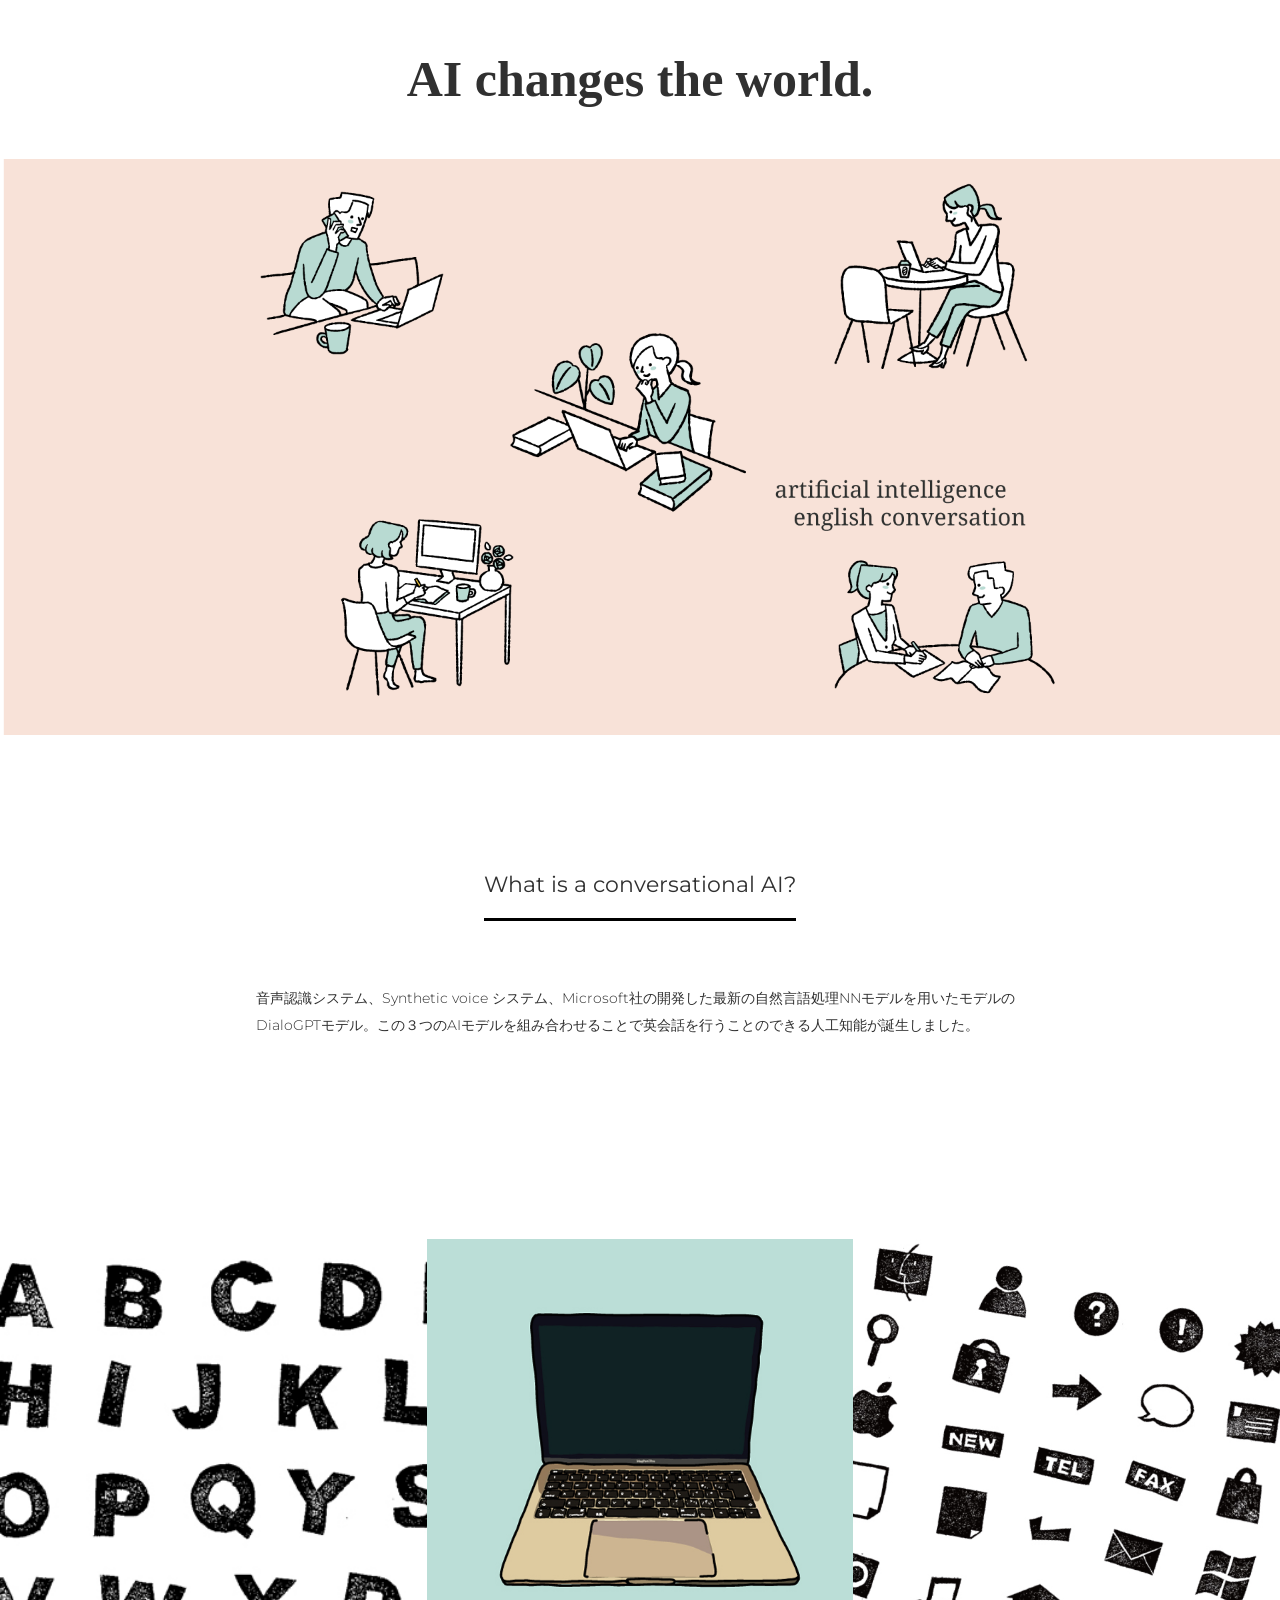
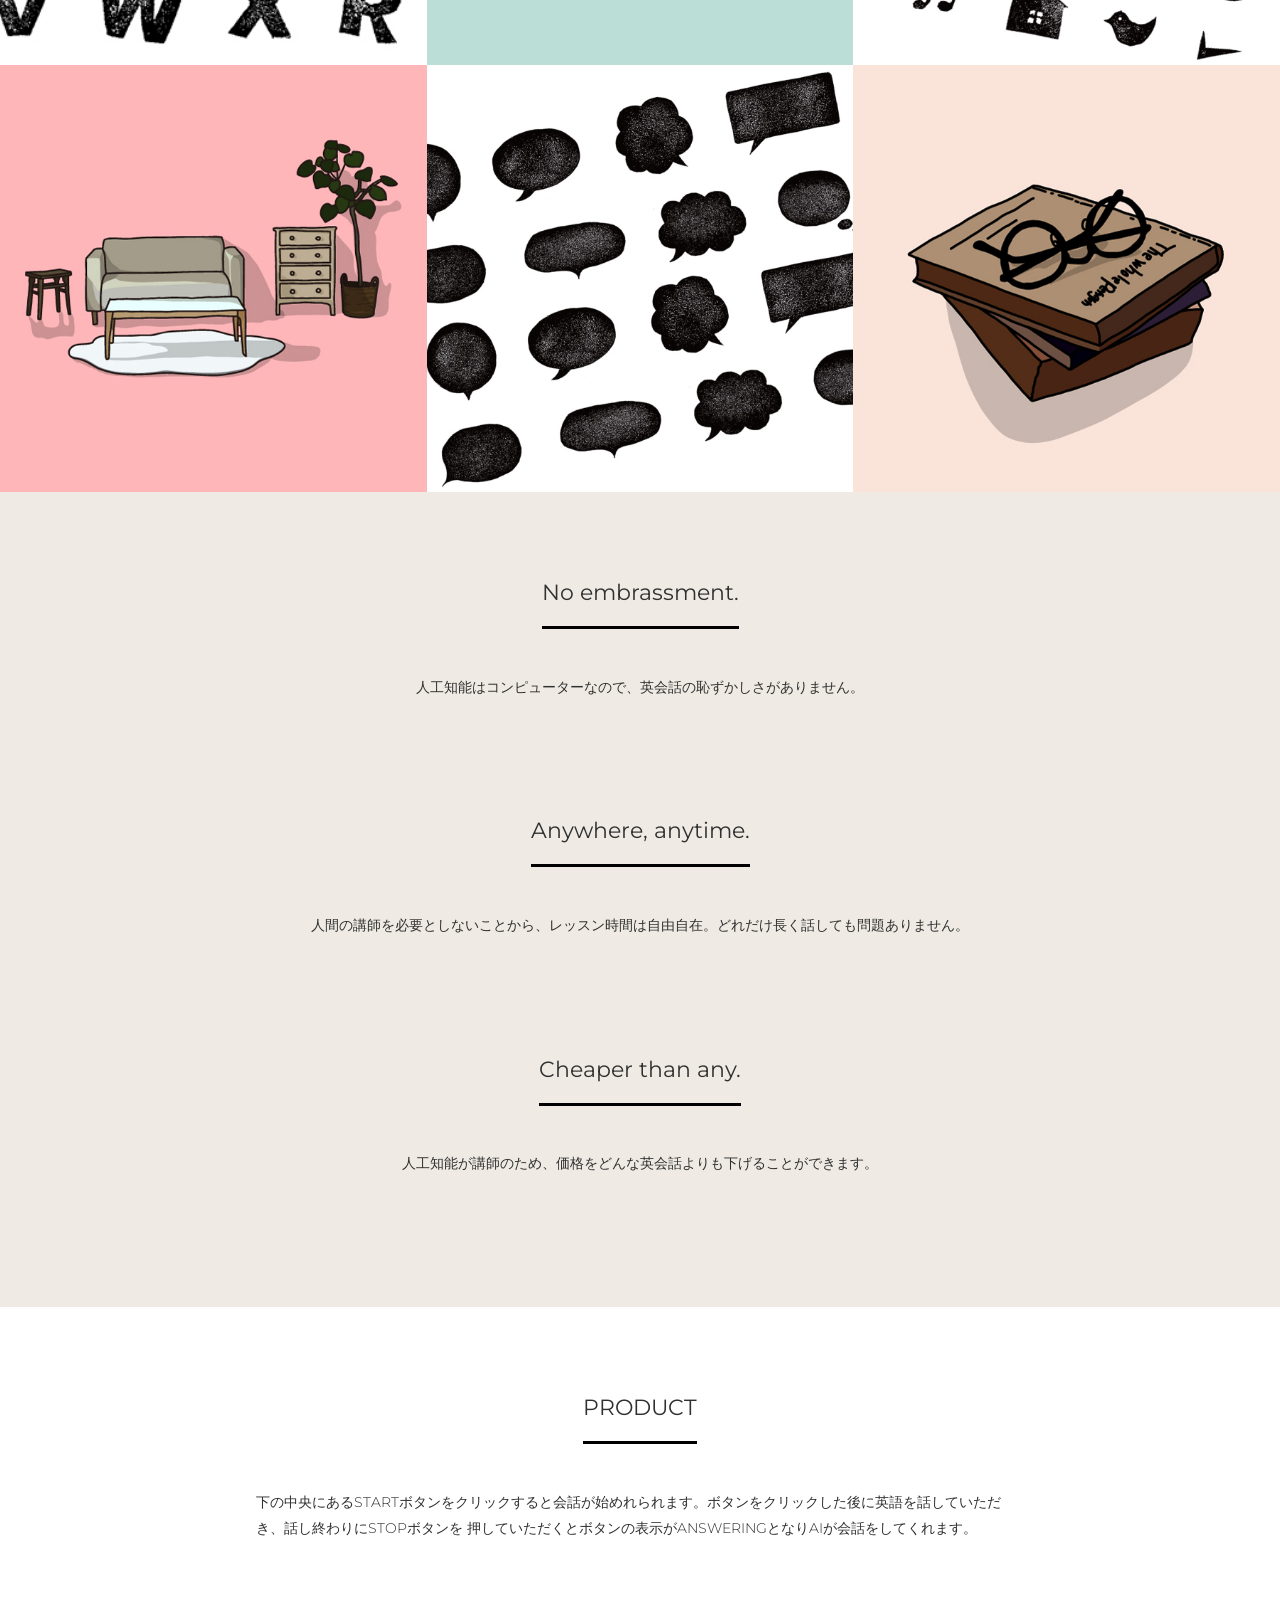
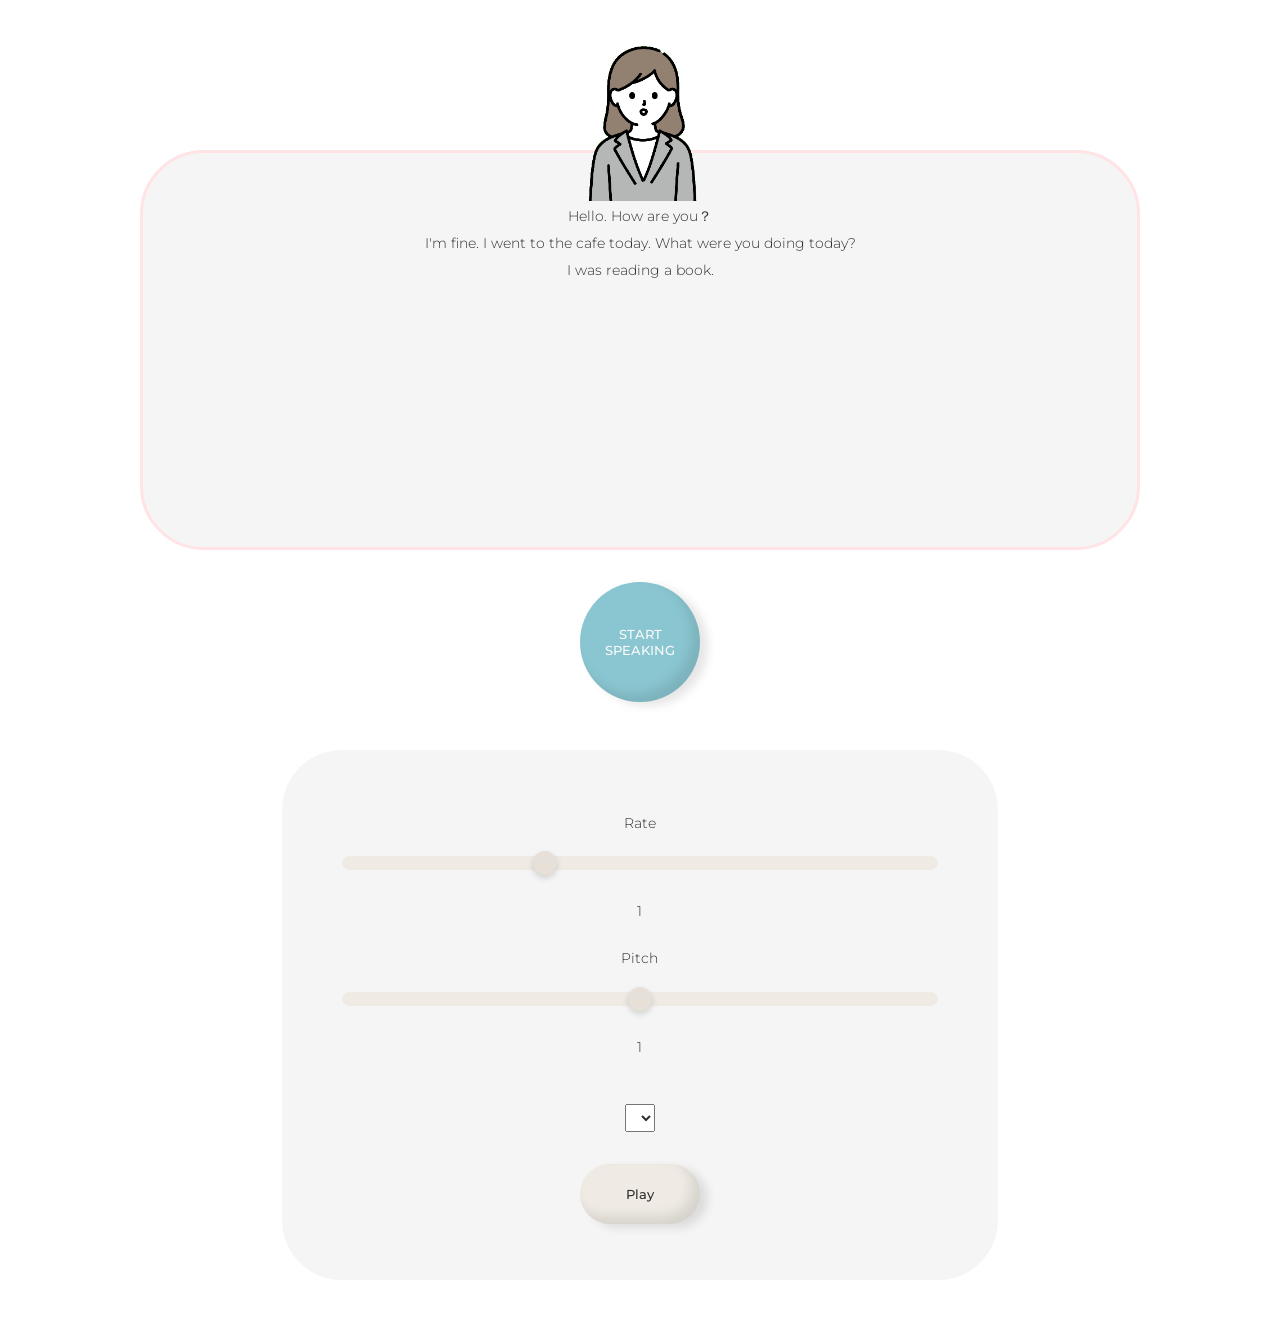
==== apps/index.html @ 21db78c9 "first" ====
<!DOCTYPE html>
<html lang="ja">
<head>
<script src="https://code.jquery.com/jquery-3.5.1.min.js"></script>
<script>
$(function () {
                $(".example4").click(function () {
                    $(this).toggleClass("click");
                });
            });

</script>
    <meta charset="UTF-8">
    <meta http-equiv="X-UA-Compatible" content="IE=edge, chrome=1">
    <meta name="viewport" content="width=device-width, initial-scale=1.0">
    <title>人工知能英会話</title>
    <link rel="stylesheet" href="style.css">
    <link rel="preconnect" href="https://fonts.googleapis.com">
    <link rel="preconnect" href="https://fonts.gstatic.com" crossorigin>
    <link href="https://fonts.googleapis.com/css2?family=Montserrat:wght@400;500&display=swap" rel="stylesheet">
</head>
<body>
    
    <!--説明部分-->
        <div id="wrapper">
        <div id="content">
            <h1> AI changes the world.</h1>
            <p id="mainImg"><img src="images/mainImg.png" alt=""></p>
            <!-- MESSAGE -->
            <section id="sec01">
                <header>
                    <h2><span>What is a conversational AI?</span></h2>
                </header>
                <div class="innerS">
                    音声認識システム、Synthetic voice
                    システム、Microsoft社の開発した最新の自然言語処理NNモデルを用いたモデルのDialoGPTモデル。この３つのAIモデルを組み合わせることで英会話を行うことのできる人工知能が誕生しました。
                </div>
            </section>
            <!-- // MESSAGE -->
            <!-- GALLERY -->
            <section id="sec02">
                <header>
                    <h2><span>GALLERY</span></h2>
                </header>
                <ul id="gallery">
                    <li><img src="images/photo01.jpg" width="360" height="350" alt=""></li>
                    <li><img src="images/photo02.jpg" width="360" height="350" alt=""></li>
                    <li><img src="images/photo03.jpg" width="360" height="350" alt=""></li>
                    <li><img src="images/photo04.jpg" width="360" height="350" alt=""></li>
                    <li><img src="images/photo05.jpg" width="360" height="350" alt=""></li>
                    <li><img src="images/photo06.jpg" width="360" height="350" alt=""></li>
                </ul>
                <div class="sec02-content">
                    <h2><span>No embrassment.</span></h2>
                    <div class="inner">
                        人工知能はコンピューターなので、英会話の恥ずかしさがありません。
                    </div>

                    <h2><span>Anywhere, anytime.</span></h2>
                    <div class="inner">
                        人間の講師を必要としないことから、レッスン時間は自由自在。どれだけ長く話しても問題ありません。
                    </div>
                    
                    <h2><span>Cheaper than any.</span></h2>
                    <div class="inner">
                        人工知能が講師のため、価格をどんな英会話よりも下げることができます。
                    </div>
                </div>
            </section>
            
            
        </div>
    </div>

    <!--英会話AI部分-->
    <section id="sec03">
    <header>
        <h2><span>PRODUCT</span></h2>
    </header>
    <div class="innerS">
        下の中央にあるSTARTボタンをクリックすると会話が始めれられます。ボタンをクリックした後に英語を話していただき、話し終わりにSTOPボタンを
        押していただくとボタンの表示がANSWERINGとなりAIが会話をしてくれます。
    </div>
    <div class="all">
        <div>
            <img src="images/person.gif" id="person">
        </div>
        <div class="test">
            <div class="all-content" id="english-chat">
                <!--pタグクラス指定したものの左右分けをする-->
                <p class="chat1">
                    Hello.
                </p>
                <p class="chat2">Hello. How are you？</p>
                <p>
                    I'm fine. I went to the cafe today. What were you doing today?
                </p>
                <p class="chat3">I was reading a book.</p>
            </div>
        </div>
        
        <p>
            <button type="button" value="START &#13;&#10;SPEAKING" class="example4" onclick="speak();" id="button">
                START<br>SPEAKING
            </button>
        </p>
    </div>
    <form>
        <div>
          <label for="rate">Rate</label><input type="range" min="0.5" max="2" value="1" step="0.1" id="rate">
          <div class="rate-value">1</div>
          <div class="clearfix"></div>
        </div>
        <div>
          <label for="pitch">Pitch</label><input type="range" min="0" max="2" value="1" step="0.1" id="pitch">
          <div class="pitch-value">1</div>
          <div class="clearfix"></div>
        </div>
        <select>
        </select>
        <div class="controls">
          <button id="play" type="submit">Play</button>
        </div>
        </form>

</section>
<script src="index.js"> </script>
</body>
</html>
---- apps/style.css ----
* {
        padding: 0;
        margin: 0;
        box-sizing: border-box;
        font-family: 'Montserrat', sans-serif;
        color: #303030;
}

/*説明部分*/
@import url(http://fonts.googleapis.com/earlyaccess/notosansjp.css);

/* reset */
body,div,dl,dt,dd,ul,ol,li,h1,h2,h3,h4,h5,h6,pre,form,fieldset,input,textarea,p,blockquote,th,td{margin:0;padding:0;}
address,caption,cite,code,dfn,em,strong,th,var{font-style:normal;}
ul{list-style:none;}
table{border-collapse:collapse;border-spacing:0;}
caption,th{text-align:left;}
q:before,q:after{content:'';}
object,embed{vertical-align:top;}
legend{display:none;}
h1,h2,h3,h4,h5,h6{font-size:100%;}
img,abbr,acronym,fieldset{border:0;}

body{
	font: 14px/1.9 'Noto Sans JP', Arial, Verdana, 游ゴシック, YuGothic,'ヒラギノ角ゴ ProN W3', 'Hiragino Kaku Gothic ProN', メイリオ, Meiryo,sans-serif;
	font-weight: 300;
	-webkit-text-size-adjust:100%;
	overflow-x: hidden;
	color: #000;
	background: #fff;
}

a{
	color: #0066ff;
	text-decoration: none;
}

a:hover, .active{
  text-decoration: underline;
}

a:active, a:focus,input:active, input:focus{outline:0;}


/* ヘッダー
------------------------------------------------------------*/
#mainnav a{
	color: #000;
	font-family: 'Modern Antiqua', 'Noto Sans JP',serif;
}


/* フッター
------------------------------------------------------------*/
#footer{
	clear: both;
	padding: 40px 10px 40px 0;
	text-align: center;
	font-size: 12px;
}

/*top*/
#mainImg img{
	width: 100%;
}


/* 共通
------------------------------------------------------------*/
h1{
	width: 60%;
	margin: 32px auto;
	font-size: 50px;
	font-weight:bold;
	text-align: center;
}

h1, h2{
	font-family: 'Times New Roman', 'odern Antiqua', 'Noto Sans JP',serif;
}

img{
	max-width: 100%;
	height: auto;
}

section{
  clear: both;
}

section h2{
	width: 60%;
	margin: 40px auto;
	margin-bottom:80px;
	font-size: 22px;
	font-weight:normal;
	text-align: center;
}

section h2 span {
	padding-bottom: 20px;
	border-bottom: 3px solid #000;
}

.inner{
	width: 80%;
	margin: 0 auto;
	padding-bottom: 50px;
}

#sec01{
	margin: 120px 0;
}

#sec03 .inner, #sec04 .inner{
	border-bottom: 1px solid #a0a0a0;
}

.innerS{
	width: 60%;
	margin: 0 auto;
	padding-bottom: 80px;
}


/* SEC02 Gallery
------------------------------------------------------------*/
#sec02 h2{
	width: 60%;
	margin: 60px auto;
	font-size: 22px;
	font-weight:normal;
}

#sec02 h2 span {	
	border-bottom: 3px solid #000;
}

#sec02 .inner{
	text-align: center;
}

#sec02{
	padding: 0 !important;
	background: #efebe4;
}

#sec02 header{
	display: none;
}

#gallery{
	overflow: hidden;
}

#gallery li{
	float: left;
	width: calc(100%/3);
	line-height: 0;
}
#gallery li.full{
	width: 100%;
}


#gallery img{
	display: block;
	width: 100%;
	height: auto;
}

.sec02-content{
	margin: 80px auto;
	padding-bottom: 80px;
}


/* SEC03 BRAND
------------------------------------------------------------*/
.col4 .img{
	margin: 0 auto;
}

#sec03{
	text-align: center;
}

#sec03 h2{
	width: 60%;
	margin: 60px auto;
	text-align: center;
	font-size: 22px;
	font-weight:normal;
}

#sec03 h2 span {	
	border-bottom: 3px solid #000;
}

#sec03 .innerS{
	text-align: left;
}

/*英会話AIの部分*/

.all{
    text-align: center;
}

div img{
    position: relative;
    top: 0px;
    width: 14%;
}

.test{
    width: 1000px;
    height: 400px;
    background: #f5f5f5;
    margin: -60px auto;
    margin-bottom: 32px;
    padding: 24px 12px;
    border-radius: 64px;
    border: 3px solid #ffe3e5;
}

#english-chat{
   display: flex;
   flex-flow: column;
   justify-content: space-between;
}

.AI{
    float: left;
    background-color: #bbded6;
    padding: 12px 20px;
	margin: 20px 0 0 56px;
	text-align: left;
    border-radius: 20px 20px 20px 0;
	margin-right: auto;
}

.human{
    float: right;
    background-color: #fae3d9;
    padding: 12px 20px;
	margin: 40px 56px 0 40px;
	text-align: right;
    border-radius: 20px 20px 0 20px;
	margin-left: auto;
}

/*
#english-chat p{
    width: fit-content;
    background-color: #bbded6;
    margin: 20px 0 0 56px;
    padding: 12px 20px;
    text-align: left;
    border-radius: 20px 20px 20px 0;
}

#english-chat p:nth-child(odd){
    width: fit-content;
    flex-direction: row-reverse;
    background-color: #fae3d9;
    margin: 40px 56px 0 40px;
    padding: 12px 20px;
    text-align: right;
    border-radius: 20px 20px 0 20px;
    margin-left: auto;
}

*/

.example4{
    font-weight: 500;
    margin-bottom: 24px;
    width: 120px;
    height: 120px;
    background: #8ac6d1;
    color: #fbfbfb;
    padding: 10px;
    box-sizing: border-box;
    text-align: center;
    text-decoration: none;
    border-radius: 60px;
    cursor: pointer;
    border: none;
    box-shadow: 8px 4px 10px rgb(0, 0, 0,0.1),
    -8px -8px 12px rgba(0,0,0,0.1) inset;
}

.example4.click{
    background: #ffb6b9;
    color: #fbfbfb;
    box-shadow: 8px 4px 10px rgb(0, 0, 0,0.1),
    8px 8px 12px rgba(0,0,0,0.1) inset;
}

form{
	width: 56%;
	background: #f5f5f5;
	margin: 60px auto;
	margin-top: 24px;
	padding: 60px;
	padding-bottom: 56px;
	text-align: center;
	border-radius: 60px;
}

form div input[type="range"]{
	-webkit-appearance: none; /* 🚩これ無しだとスタイルがほぼ全く反映されないので注意 */
  appearance: none;
  cursor: pointer; /* カーソルを分かりやすく */
  outline: none; /* スライダーのアウトラインは見た目がキツイので消す */
  height: 14px; /* バーの高さ */
  width: 100%; /* バーの幅 */
  background: #efebe4; /* バーの背景色 */
  border-radius: 10px; /* バーの両端の丸み */
  border: solid 0px #efebe4; /* バー周囲の線 */
	margin: 20px auto;
}

/* WebKit向けのつまみ */
form div input[type="range"]::-webkit-slider-thumb {
  -webkit-appearance: none; /*  🚩デフォルトのつまみのスタイルを解除 */
  background: #e6e0d8; /* 背景色 */
  width: 24px; /* 幅 */
  height: 24px; /* 高さ */
  border-radius: 50%; /* 円形に */
  box-shadow: 0px 3px 6px 0px rgba(0, 0, 0, 0.15); /* 影 */
}

/* Moz向けのつまみ */
form div input[type="range"]::-moz-range-thumb {
  background: #e6e0d8; /* 背景色 */
  width: 24px; /* 幅 */
  height: 24px; /* 高さ */
  border-radius: 50%; /* 円形に */
  box-shadow: 0px 3px 6px 0px rgba(0, 0, 0, 0.15); /* 影 */
  border: none; /* デフォルトの線を消す */
}

/* Firefoxで点線が周りに表示されてしまう問題の解消 */
form div input[type="range"]::-moz-focus-outer {
  border: 0;
}

/* つまみをドラッグしているときのスタイル */
form div input[type="range"]:active::-webkit-slider-thumb {
  box-shadow: 0px 5px 10px -2px rgba(0, 0, 0, 0.3);
}

.rate-value{
	margin: 8px auto;
	margin-bottom: 20px;
}

.pitch-value{
	margin: 8px auto;
	margin-bottom: 20px;
}

select{
	margin-top: 24px;
	padding: 4px;
}

.controls{
	margin: 32px auto;
	margin-bottom: 0;
	
}

#play{
	font-weight: 500;
    width: 120px;
    height: 60px;
    background: #efebe4;
    color: #303030;
    padding: 8px;
    box-sizing: border-box;
    text-align: center;
    text-decoration: none;
    border-radius: 60px;
    cursor: pointer;
    border: none;
    box-shadow: 8px 4px 10px rgb(0, 0, 0,0.1),
    -8px -8px 12px rgba(0,0,0,0.1) inset;
}

#play:hover{
	background: #e6e0d8;
}
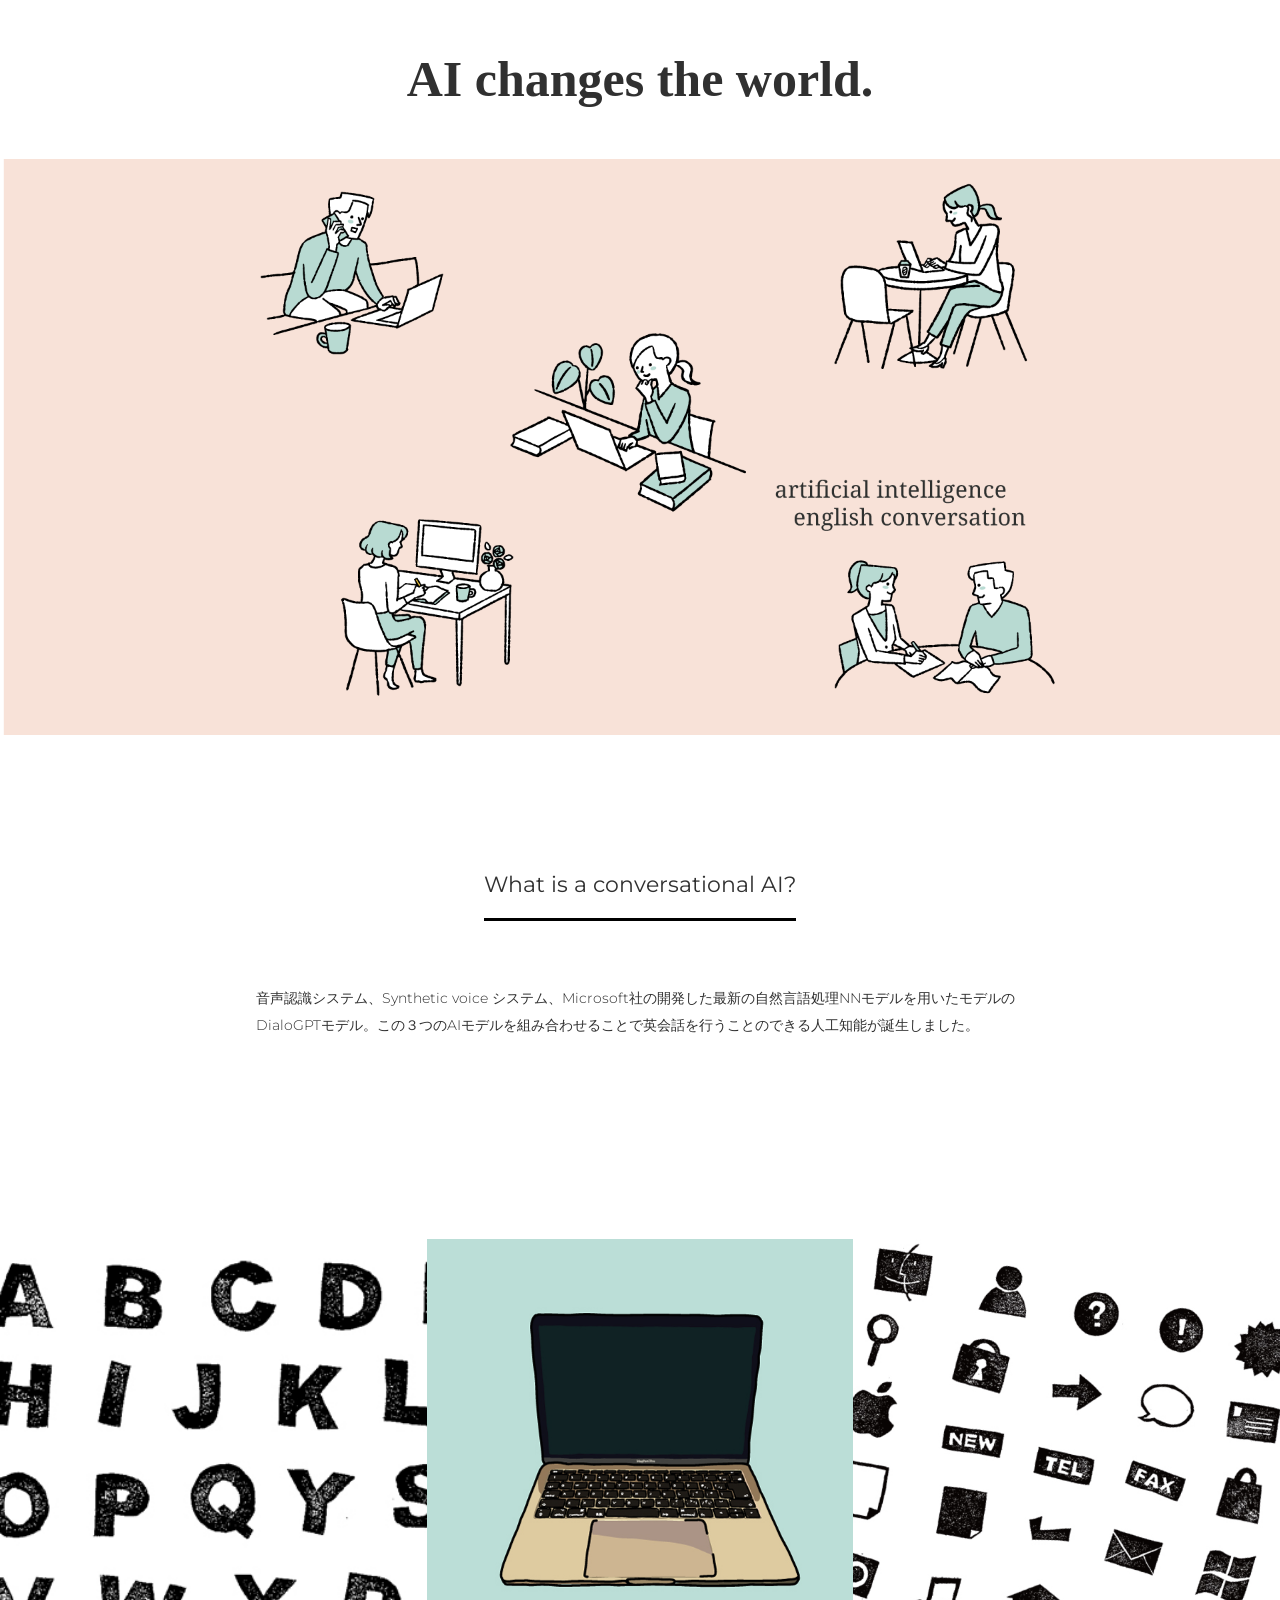
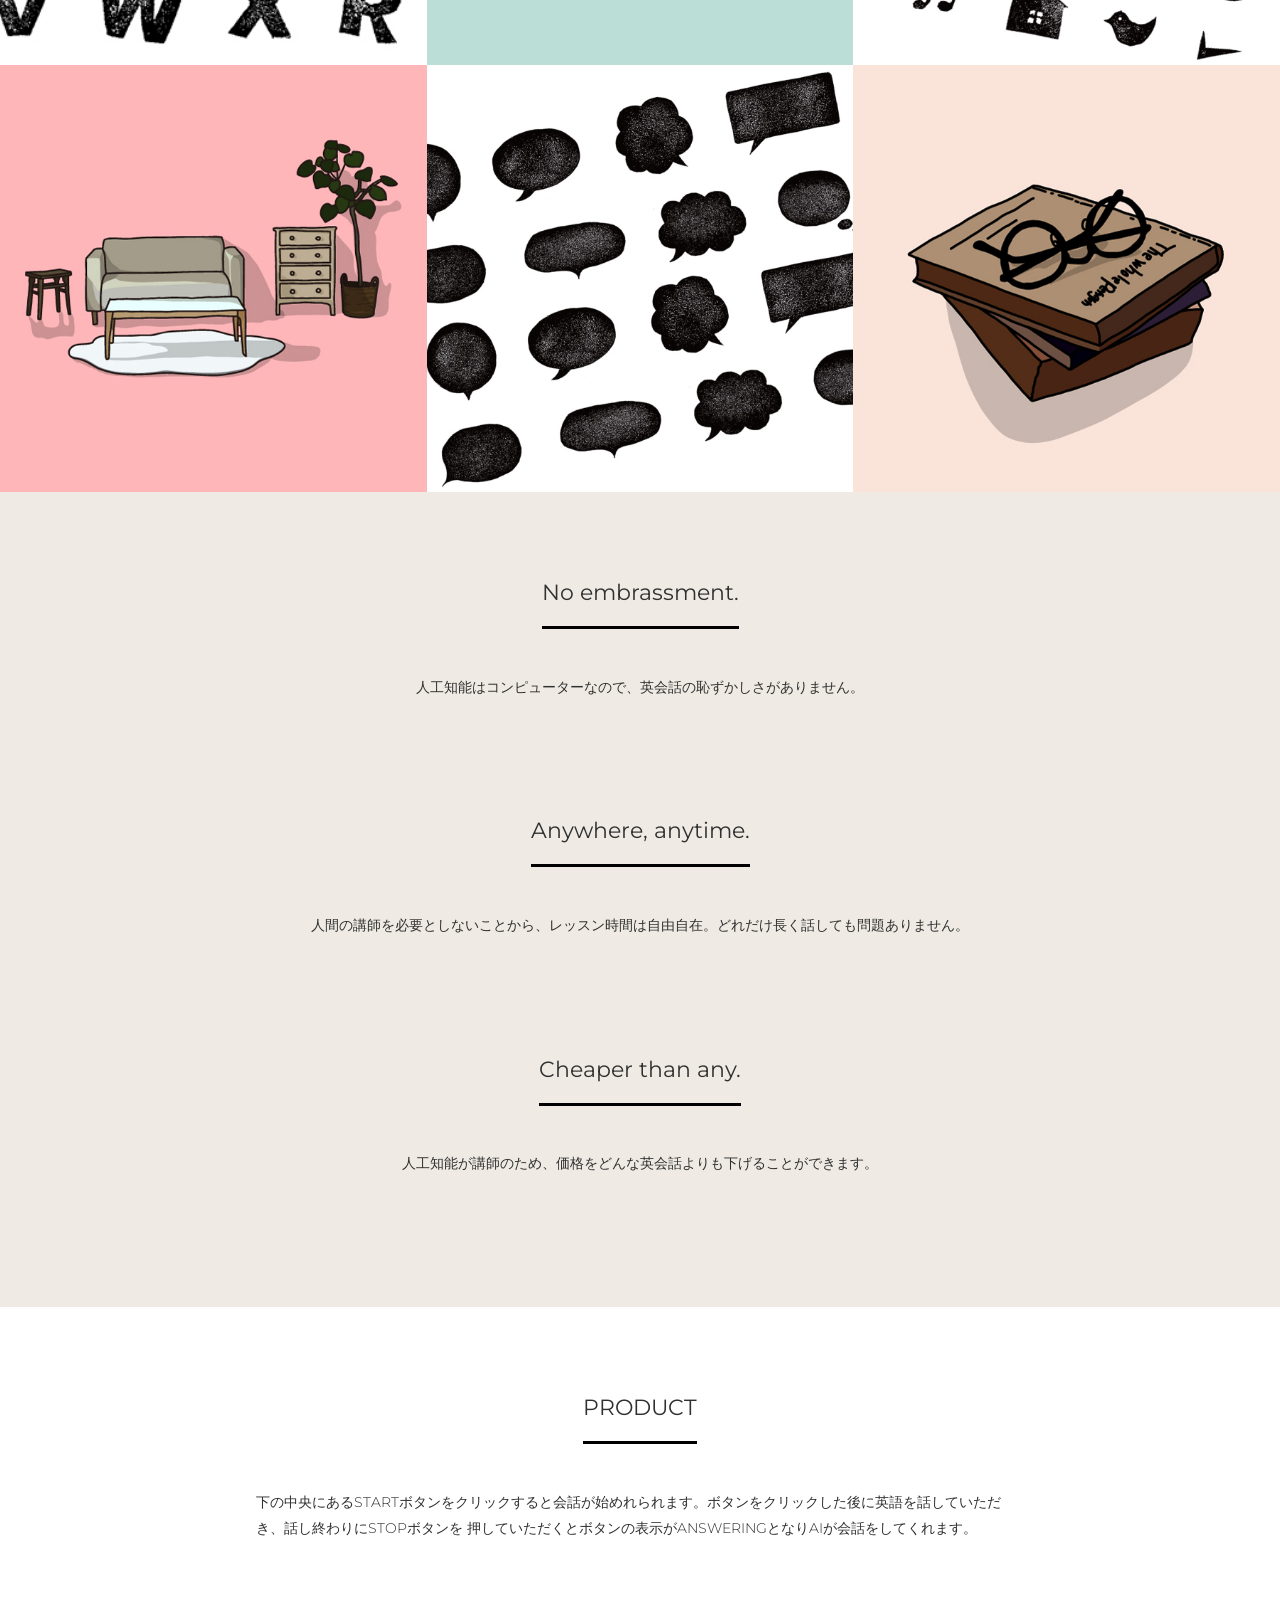
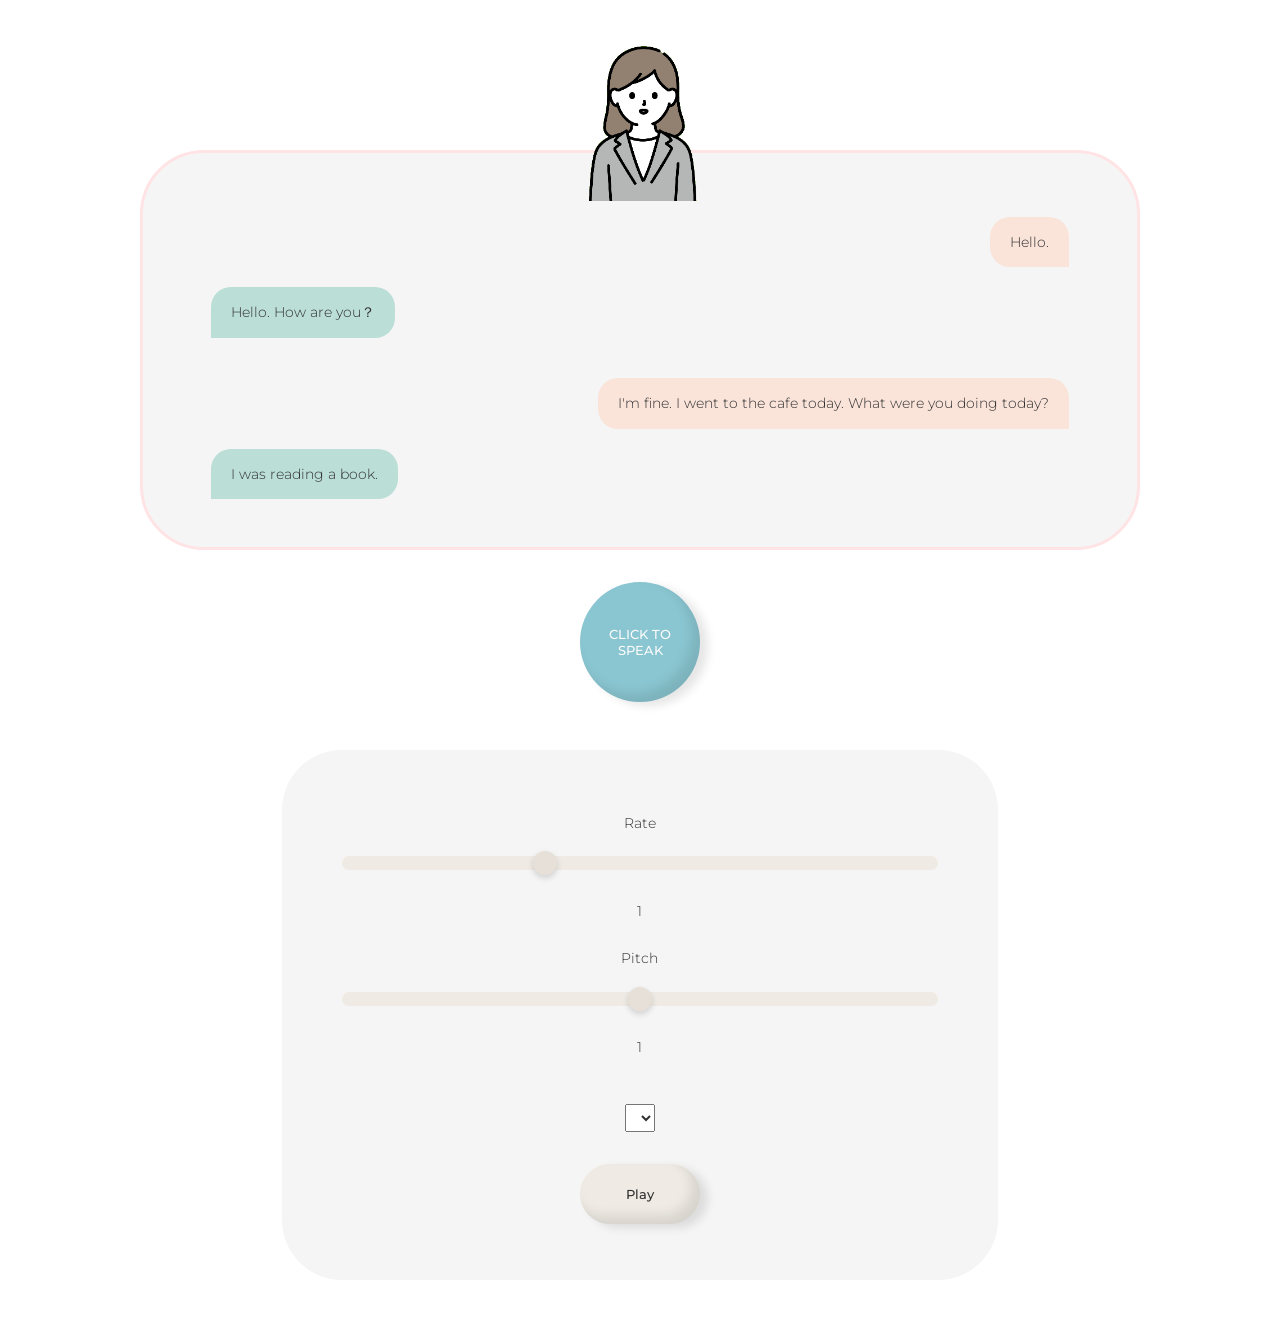
==== commit 24058cd6: "truely-first" ====
--- a/apps/index.html
+++ b/apps/index.html
@@ -23,6 +23,7 @@
     
     <!--説明部分-->
         <div id="wrapper">
+            
         <div id="content">
             <h1> AI changes the world.</h1>
             <p id="mainImg"><img src="images/mainImg.png" alt=""></p>
@@ -88,20 +89,20 @@
         <div class="test">
             <div class="all-content" id="english-chat">
                 <!--pタグクラス指定したものの左右分けをする-->
-                <p class="chat1">
+                <p class="chat1" id="human">
                     Hello.
                 </p>
-                <p class="chat2">Hello. How are you？</p>
-                <p>
+                <p class="chat2" id="AI">Hello. How are you？</p>
+                <p class="chat3" id="human">
                     I'm fine. I went to the cafe today. What were you doing today?
                 </p>
-                <p class="chat3">I was reading a book.</p>
+                <p class="chat4" id="AI">I was reading a book.</p>
             </div>
         </div>
         
         <p>
-            <button type="button" value="START &#13;&#10;SPEAKING" class="example4" onclick="speak();" id="button">
-                START<br>SPEAKING
+            <button type="button" value="START &#13;&#10;SPEAKING" class="example4" onclick="fuga();" id="button">
+                CLICK TO<br>SPEAK
             </button>
         </p>
     </div>
--- a/apps/style.css
+++ b/apps/style.css
@@ -1,9 +1,9 @@
 * {
-        padding: 0;
-        margin: 0;
-        box-sizing: border-box;
-        font-family: 'Montserrat', sans-serif;
-        color: #303030;
+	padding: 0;
+	margin: 0;
+	box-sizing: border-box;
+	font-family: 'Montserrat', sans-serif;
+	color: #303030;
 }
 
 /*説明部分*/
@@ -22,21 +22,21 @@
 img,abbr,acronym,fieldset{border:0;}
 
 body{
-	font: 14px/1.9 'Noto Sans JP', Arial, Verdana, 游ゴシック, YuGothic,'ヒラギノ角ゴ ProN W3', 'Hiragino Kaku Gothic ProN', メイリオ, Meiryo,sans-serif;
-	font-weight: 300;
-	-webkit-text-size-adjust:100%;
-	overflow-x: hidden;
-	color: #000;
-	background: #fff;
+font: 14px/1.9 'Noto Sans JP', Arial, Verdana, 游ゴシック, YuGothic,'ヒラギノ角ゴ ProN W3', 'Hiragino Kaku Gothic ProN', メイリオ, Meiryo,sans-serif;
+font-weight: 300;
+-webkit-text-size-adjust:100%;
+overflow-x: hidden;
+color: #000;
+background: #fff;
 }
 
 a{
-	color: #0066ff;
-	text-decoration: none;
+color: #0066ff;
+text-decoration: none;
 }
 
 a:hover, .active{
-  text-decoration: underline;
+text-decoration: underline;
 }
 
 a:active, a:focus,input:active, input:focus{outline:0;}
@@ -45,351 +45,351 @@
 /* ヘッダー
 ------------------------------------------------------------*/
 #mainnav a{
-	color: #000;
-	font-family: 'Modern Antiqua', 'Noto Sans JP',serif;
+color: #000;
+font-family: 'Modern Antiqua', 'Noto Sans JP',serif;
 }
 
 
 /* フッター
 ------------------------------------------------------------*/
 #footer{
-	clear: both;
-	padding: 40px 10px 40px 0;
-	text-align: center;
-	font-size: 12px;
+clear: both;
+padding: 40px 10px 40px 0;
+text-align: center;
+font-size: 12px;
 }
 
 /*top*/
 #mainImg img{
-	width: 100%;
+width: 100%;
 }
 
 
 /* 共通
 ------------------------------------------------------------*/
 h1{
-	width: 60%;
-	margin: 32px auto;
-	font-size: 50px;
-	font-weight:bold;
-	text-align: center;
+width: 60%;
+margin: 32px auto;
+font-size: 50px;
+font-weight:bold;
+text-align: center;
 }
 
 h1, h2{
-	font-family: 'Times New Roman', 'odern Antiqua', 'Noto Sans JP',serif;
+font-family: 'Times New Roman', 'odern Antiqua', 'Noto Sans JP',serif;
 }
 
 img{
-	max-width: 100%;
-	height: auto;
+max-width: 100%;
+height: auto;
 }
 
 section{
-  clear: both;
+clear: both;
 }
 
 section h2{
-	width: 60%;
-	margin: 40px auto;
-	margin-bottom:80px;
-	font-size: 22px;
-	font-weight:normal;
-	text-align: center;
+width: 60%;
+margin: 40px auto;
+margin-bottom:80px;
+font-size: 22px;
+font-weight:normal;
+text-align: center;
 }
 
 section h2 span {
-	padding-bottom: 20px;
-	border-bottom: 3px solid #000;
+padding-bottom: 20px;
+border-bottom: 3px solid #000;
 }
 
 .inner{
-	width: 80%;
-	margin: 0 auto;
-	padding-bottom: 50px;
+width: 80%;
+margin: 0 auto;
+padding-bottom: 50px;
 }
 
 #sec01{
-	margin: 120px 0;
+margin: 120px 0;
 }
 
 #sec03 .inner, #sec04 .inner{
-	border-bottom: 1px solid #a0a0a0;
+border-bottom: 1px solid #a0a0a0;
 }
 
 .innerS{
-	width: 60%;
-	margin: 0 auto;
-	padding-bottom: 80px;
+width: 60%;
+margin: 0 auto;
+padding-bottom: 80px;
 }
 
 
 /* SEC02 Gallery
 ------------------------------------------------------------*/
 #sec02 h2{
-	width: 60%;
-	margin: 60px auto;
-	font-size: 22px;
-	font-weight:normal;
+width: 60%;
+margin: 60px auto;
+font-size: 22px;
+font-weight:normal;
 }
 
 #sec02 h2 span {	
-	border-bottom: 3px solid #000;
+border-bottom: 3px solid #000;
 }
 
 #sec02 .inner{
-	text-align: center;
+text-align: center;
 }
 
 #sec02{
-	padding: 0 !important;
-	background: #efebe4;
+padding: 0 !important;
+background: #efebe4;
 }
 
 #sec02 header{
-	display: none;
+display: none;
 }
 
 #gallery{
-	overflow: hidden;
+overflow: hidden;
 }
 
 #gallery li{
-	float: left;
-	width: calc(100%/3);
-	line-height: 0;
+float: left;
+width: calc(100%/3);
+line-height: 0;
 }
 #gallery li.full{
-	width: 100%;
+width: 100%;
 }
 
 
 #gallery img{
-	display: block;
-	width: 100%;
-	height: auto;
+display: block;
+width: 100%;
+height: auto;
 }
 
 .sec02-content{
-	margin: 80px auto;
-	padding-bottom: 80px;
+margin: 80px auto;
+padding-bottom: 80px;
 }
 
 
 /* SEC03 BRAND
 ------------------------------------------------------------*/
 .col4 .img{
-	margin: 0 auto;
+margin: 0 auto;
 }
 
 #sec03{
-	text-align: center;
+text-align: center;
 }
 
 #sec03 h2{
-	width: 60%;
-	margin: 60px auto;
-	text-align: center;
-	font-size: 22px;
-	font-weight:normal;
+width: 60%;
+margin: 60px auto;
+text-align: center;
+font-size: 22px;
+font-weight:normal;
 }
 
 #sec03 h2 span {	
-	border-bottom: 3px solid #000;
+border-bottom: 3px solid #000;
 }
 
 #sec03 .innerS{
-	text-align: left;
+text-align: left;
 }
 
 /*英会話AIの部分*/
 
 .all{
-    text-align: center;
+text-align: center;
 }
 
 div img{
-    position: relative;
-    top: 0px;
-    width: 14%;
+position: relative;
+top: 0px;
+width: 14%;
 }
 
 .test{
-    width: 1000px;
-    height: 400px;
-    background: #f5f5f5;
-    margin: -60px auto;
-    margin-bottom: 32px;
-    padding: 24px 12px;
-    border-radius: 64px;
-    border: 3px solid #ffe3e5;
+width: 1000px;
+height: 400px;
+background: #f5f5f5;
+margin: -60px auto;
+margin-bottom: 32px;
+padding: 24px 12px;
+border-radius: 64px;
+border: 3px solid #ffe3e5;
 }
 
 #english-chat{
-   display: flex;
-   flex-flow: column;
-   justify-content: space-between;
-}
-
-.AI{
-    float: left;
-    background-color: #bbded6;
-    padding: 12px 20px;
-	margin: 20px 0 0 56px;
-	text-align: left;
-    border-radius: 20px 20px 20px 0;
-	margin-right: auto;
-}
-
-.human{
-    float: right;
-    background-color: #fae3d9;
-    padding: 12px 20px;
-	margin: 40px 56px 0 40px;
-	text-align: right;
-    border-radius: 20px 20px 0 20px;
-	margin-left: auto;
+display: flex;
+flex-flow: column;
+justify-content: space-between;
+}
+
+#AI{
+float: left;
+background-color: #bbded6;
+padding: 12px 20px;
+margin: 20px 0 0 56px;
+text-align: left;
+border-radius: 20px 20px 20px 0;
+margin-right: auto;
+}
+
+#human{
+float: right;
+background-color: #fae3d9;
+padding: 12px 20px;
+margin: 40px 56px 0 40px;
+text-align: right;
+border-radius: 20px 20px 0 20px;
+margin-left: auto;
 }
 
 /*
 #english-chat p{
-    width: fit-content;
-    background-color: #bbded6;
-    margin: 20px 0 0 56px;
-    padding: 12px 20px;
-    text-align: left;
-    border-radius: 20px 20px 20px 0;
+width: fit-content;
+background-color: #bbded6;
+margin: 20px 0 0 56px;
+padding: 12px 20px;
+text-align: left;
+border-radius: 20px 20px 20px 0;
 }
 
 #english-chat p:nth-child(odd){
-    width: fit-content;
-    flex-direction: row-reverse;
-    background-color: #fae3d9;
-    margin: 40px 56px 0 40px;
-    padding: 12px 20px;
-    text-align: right;
-    border-radius: 20px 20px 0 20px;
-    margin-left: auto;
+width: fit-content;
+flex-direction: row-reverse;
+background-color: #fae3d9;
+margin: 40px 56px 0 40px;
+padding: 12px 20px;
+text-align: right;
+border-radius: 20px 20px 0 20px;
+margin-left: auto;
 }
 
 */
 
 .example4{
-    font-weight: 500;
-    margin-bottom: 24px;
-    width: 120px;
-    height: 120px;
-    background: #8ac6d1;
-    color: #fbfbfb;
-    padding: 10px;
-    box-sizing: border-box;
-    text-align: center;
-    text-decoration: none;
-    border-radius: 60px;
-    cursor: pointer;
-    border: none;
-    box-shadow: 8px 4px 10px rgb(0, 0, 0,0.1),
-    -8px -8px 12px rgba(0,0,0,0.1) inset;
+font-weight: 500;
+margin-bottom: 24px;
+width: 120px;
+height: 120px;
+background: #8ac6d1;
+color: #fbfbfb;
+padding: 10px;
+box-sizing: border-box;
+text-align: center;
+text-decoration: none;
+border-radius: 60px;
+cursor: pointer;
+border: none;
+box-shadow: 8px 4px 10px rgb(0, 0, 0,0.1),
+-8px -8px 12px rgba(0,0,0,0.1) inset;
 }
 
 .example4.click{
-    background: #ffb6b9;
-    color: #fbfbfb;
-    box-shadow: 8px 4px 10px rgb(0, 0, 0,0.1),
-    8px 8px 12px rgba(0,0,0,0.1) inset;
+background: #ffb6b9;
+color: #fbfbfb;
+box-shadow: 8px 4px 10px rgb(0, 0, 0,0.1),
+8px 8px 12px rgba(0,0,0,0.1) inset;
 }
 
 form{
-	width: 56%;
-	background: #f5f5f5;
-	margin: 60px auto;
-	margin-top: 24px;
-	padding: 60px;
-	padding-bottom: 56px;
-	text-align: center;
-	border-radius: 60px;
+width: 56%;
+background: #f5f5f5;
+margin: 60px auto;
+margin-top: 24px;
+padding: 60px;
+padding-bottom: 56px;
+text-align: center;
+border-radius: 60px;
 }
 
 form div input[type="range"]{
-	-webkit-appearance: none; /* 🚩これ無しだとスタイルがほぼ全く反映されないので注意 */
-  appearance: none;
-  cursor: pointer; /* カーソルを分かりやすく */
-  outline: none; /* スライダーのアウトラインは見た目がキツイので消す */
-  height: 14px; /* バーの高さ */
-  width: 100%; /* バーの幅 */
-  background: #efebe4; /* バーの背景色 */
-  border-radius: 10px; /* バーの両端の丸み */
-  border: solid 0px #efebe4; /* バー周囲の線 */
-	margin: 20px auto;
+-webkit-appearance: none; /* 🚩これ無しだとスタイルがほぼ全く反映されないので注意 */
+appearance: none;
+cursor: pointer; /* カーソルを分かりやすく */
+outline: none; /* スライダーのアウトラインは見た目がキツイので消す */
+height: 14px; /* バーの高さ */
+width: 100%; /* バーの幅 */
+background: #efebe4; /* バーの背景色 */
+border-radius: 10px; /* バーの両端の丸み */
+border: solid 0px #efebe4; /* バー周囲の線 */
+margin: 20px auto;
 }
 
 /* WebKit向けのつまみ */
 form div input[type="range"]::-webkit-slider-thumb {
-  -webkit-appearance: none; /*  🚩デフォルトのつまみのスタイルを解除 */
-  background: #e6e0d8; /* 背景色 */
-  width: 24px; /* 幅 */
-  height: 24px; /* 高さ */
-  border-radius: 50%; /* 円形に */
-  box-shadow: 0px 3px 6px 0px rgba(0, 0, 0, 0.15); /* 影 */
+-webkit-appearance: none; /*  🚩デフォルトのつまみのスタイルを解除 */
+background: #e6e0d8; /* 背景色 */
+width: 24px; /* 幅 */
+height: 24px; /* 高さ */
+border-radius: 50%; /* 円形に */
+box-shadow: 0px 3px 6px 0px rgba(0, 0, 0, 0.15); /* 影 */
 }
 
 /* Moz向けのつまみ */
 form div input[type="range"]::-moz-range-thumb {
-  background: #e6e0d8; /* 背景色 */
-  width: 24px; /* 幅 */
-  height: 24px; /* 高さ */
-  border-radius: 50%; /* 円形に */
-  box-shadow: 0px 3px 6px 0px rgba(0, 0, 0, 0.15); /* 影 */
-  border: none; /* デフォルトの線を消す */
+background: #e6e0d8; /* 背景色 */
+width: 24px; /* 幅 */
+height: 24px; /* 高さ */
+border-radius: 50%; /* 円形に */
+box-shadow: 0px 3px 6px 0px rgba(0, 0, 0, 0.15); /* 影 */
+border: none; /* デフォルトの線を消す */
 }
 
 /* Firefoxで点線が周りに表示されてしまう問題の解消 */
 form div input[type="range"]::-moz-focus-outer {
-  border: 0;
+border: 0;
 }
 
 /* つまみをドラッグしているときのスタイル */
 form div input[type="range"]:active::-webkit-slider-thumb {
-  box-shadow: 0px 5px 10px -2px rgba(0, 0, 0, 0.3);
+box-shadow: 0px 5px 10px -2px rgba(0, 0, 0, 0.3);
 }
 
 .rate-value{
-	margin: 8px auto;
-	margin-bottom: 20px;
+margin: 8px auto;
+margin-bottom: 20px;
 }
 
 .pitch-value{
-	margin: 8px auto;
-	margin-bottom: 20px;
+margin: 8px auto;
+margin-bottom: 20px;
 }
 
 select{
-	margin-top: 24px;
-	padding: 4px;
+margin-top: 24px;
+padding: 4px;
 }
 
 .controls{
-	margin: 32px auto;
-	margin-bottom: 0;
-	
+margin: 32px auto;
+margin-bottom: 0;
+
 }
 
 #play{
-	font-weight: 500;
-    width: 120px;
-    height: 60px;
-    background: #efebe4;
-    color: #303030;
-    padding: 8px;
-    box-sizing: border-box;
-    text-align: center;
-    text-decoration: none;
-    border-radius: 60px;
-    cursor: pointer;
-    border: none;
-    box-shadow: 8px 4px 10px rgb(0, 0, 0,0.1),
-    -8px -8px 12px rgba(0,0,0,0.1) inset;
+font-weight: 500;
+width: 120px;
+height: 60px;
+background: #efebe4;
+color: #303030;
+padding: 8px;
+box-sizing: border-box;
+text-align: center;
+text-decoration: none;
+border-radius: 60px;
+cursor: pointer;
+border: none;
+box-shadow: 8px 4px 10px rgb(0, 0, 0,0.1),
+-8px -8px 12px rgba(0,0,0,0.1) inset;
 }
 
 #play:hover{
-	background: #e6e0d8;
-}
+background: #e6e0d8;
+}
